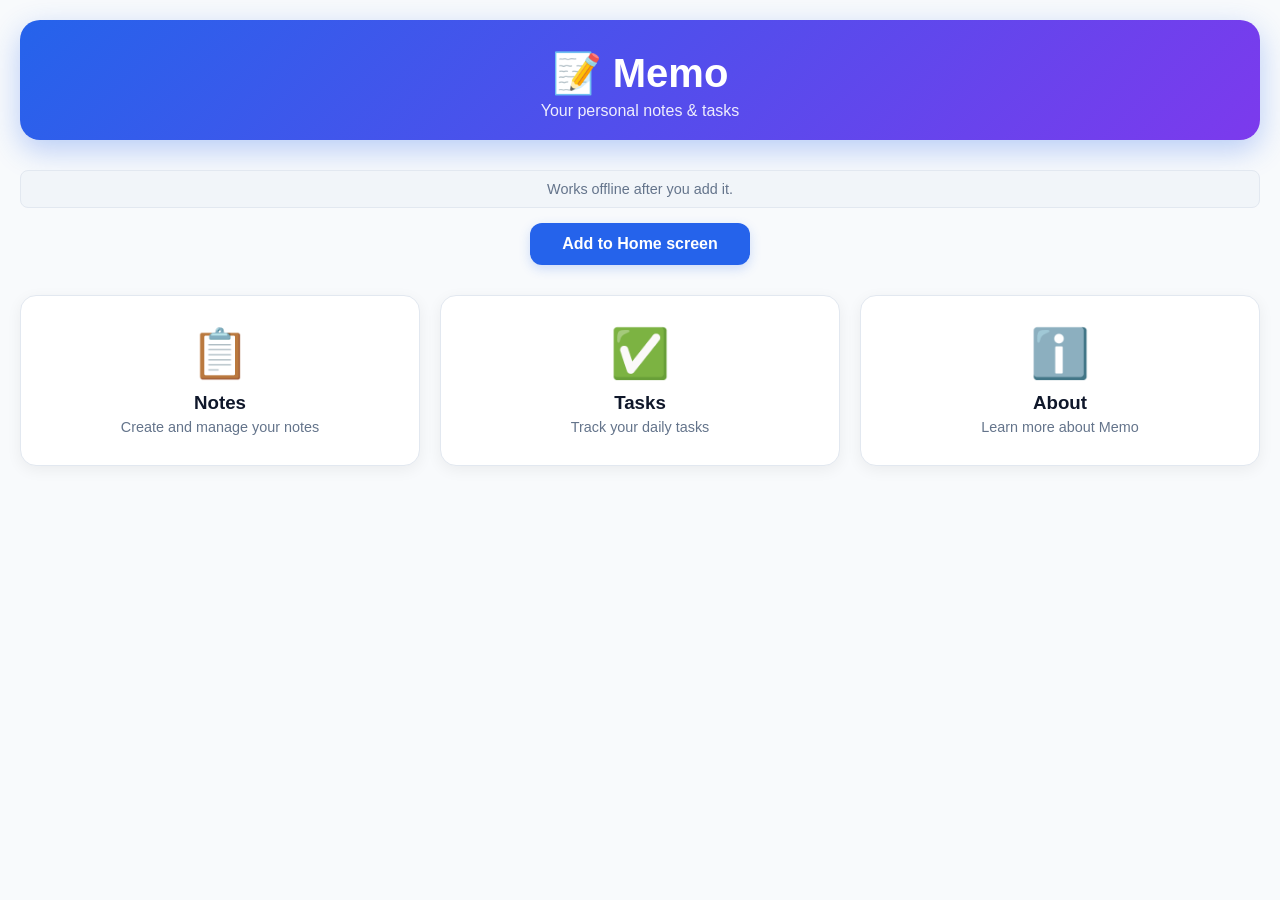
==== index.html @ be522439 "Apply latest local PWA changes to main" ====
<!DOCTYPE html>
<html lang="en">
<head>
  <meta charset="utf-8">
  <meta name="viewport" content="width=device-width, initial-scale=1.0, maximum-scale=5.0, user-scalable=1">
  
  <!-- CRITICAL: Zpeed's PWA Meta Tags -->
  <meta name="mobile-web-app-capable" content="yes">
  <meta name="apple-mobile-web-app-capable" content="yes">
  <meta name="application-name" content="Memo">
  <meta name="apple-mobile-web-app-title" content="Memo">
  <meta name="theme-color" content="#2563eb">
  <meta name="msapplication-TileColor" content="#2563eb">
  <meta name="msapplication-TileImage" content="/icon-192.png">
  
  <!-- Manifest -->
  <link rel="manifest" href="/manifest.json">
  
  <!-- Icons (absolute paths like Zpeed) -->
  <link rel="icon" sizes="192x192" href="/icon-192.png">
  <link rel="apple-touch-icon" href="/icon-192.png">
  
  <!-- Styles -->
  <link rel="stylesheet" href="/style.css">
  
  <title>Memo - Notes & Tasks</title>
</head>
<body>
  <header>
    <h1>📝 Memo</h1>
    <p>Your personal notes &amp; tasks</p>
  </header>

  <main>
    <!-- PWA Note (exactly like Zpeed) -->
    <p class="pwa-note">Works offline after you add it.</p>

    <!-- Install Button (exactly like Zpeed) -->
    <div id="installer">
      <button class="button install-button" type="button">Add to Home screen</button>
    </div>

    <div class="card-grid">
      <a href="/notes.html" class="card">
        <div class="card-icon">📋</div>
        <h3>Notes</h3>
        <p>Create and manage your notes</p>
      </a>
      <a href="/tasks.html" class="card">
        <div class="card-icon">✅</div>
        <h3>Tasks</h3>
        <p>Track your daily tasks</p>
      </a>
      <a href="/about.html" class="card">
        <div class="card-icon">ℹ️</div>
        <h3>About</h3>
        <p>Learn more about Memo</p>
      </a>
    </div>
  </main>

  <!-- Service Worker Registration (exactly like Zpeed) -->
  <script>
    if ("serviceWorker" in navigator) {
      navigator.serviceWorker.register("/service-worker.js", { scope: "/" });
    }
  </script>
</body>
</html>
---- style.css ----
* {
  margin: 0;
  padding: 0;
  box-sizing: border-box;
}

body {
  font-family: -apple-system, BlinkMacSystemFont, 'Segoe UI', Roboto, Oxygen, Ubuntu, sans-serif;
  background: #f8fafc;
  color: #0f172a;
  min-height: 100vh;
  padding: 20px;
}

header {
  text-align: center;
  padding: 30px 0 20px;
  background: linear-gradient(135deg, #2563eb, #7c3aed);
  border-radius: 20px;
  color: white;
  margin-bottom: 30px;
  box-shadow: 0 10px 30px rgba(37, 99, 235, 0.3);
}

header h1 {
  font-size: 2.5rem;
  font-weight: 700;
}

header p {
  opacity: 0.9;
  margin-top: 5px;
}

/* PWA Note (exactly Zpeed style) */
.pwa-note {
  text-align: center;
  color: #64748b;
  font-size: 0.9rem;
  margin-bottom: 15px;
  padding: 10px;
  background: #f1f5f9;
  border-radius: 8px;
  border: 1px solid #e2e8f0;
}

/* Install Button (exactly Zpeed style) */
#installer {
  text-align: center;
  margin: 15px 0 25px;
}

.install-button {
  background: #2563eb;
  color: white;
  border: none;
  border-radius: 12px;
  padding: 12px 32px;
  font-size: 1rem;
  font-weight: 600;
  cursor: pointer;
  transition: all 0.2s ease;
  box-shadow: 0 4px 12px rgba(37, 99, 235, 0.2);
}

.install-button:hover {
  background: #1d4ed8;
  transform: translateY(-2px);
  box-shadow: 0 6px 20px rgba(37, 99, 235, 0.3);
}

.install-button:active {
  transform: translateY(0);
}

/* Cards */
.card-grid {
  display: grid;
  grid-template-columns: repeat(auto-fit, minmax(200px, 1fr));
  gap: 20px;
  margin: 30px 0;
}

.card {
  background: white;
  padding: 30px 20px;
  border-radius: 16px;
  text-decoration: none;
  color: inherit;
  text-align: center;
  box-shadow: 0 4px 15px rgba(0, 0, 0, 0.06);
  transition: all 0.3s ease;
  border: 1px solid #e2e8f0;
}

.card:hover {
  transform: translateY(-4px);
  box-shadow: 0 8px 30px rgba(0, 0, 0, 0.12);
  border-color: #2563eb;
}

.card-icon {
  font-size: 3rem;
  margin-bottom: 10px;
}

.card h3 {
  margin-bottom: 5px;
  color: #0f172a;
}

.card p {
  color: #64748b;
  font-size: 0.9rem;
}

/* Responsive */
@media (max-width: 640px) {
  header h1 {
    font-size: 2rem;
  }

  .card-grid {
    grid-template-columns: 1fr;
  }
}
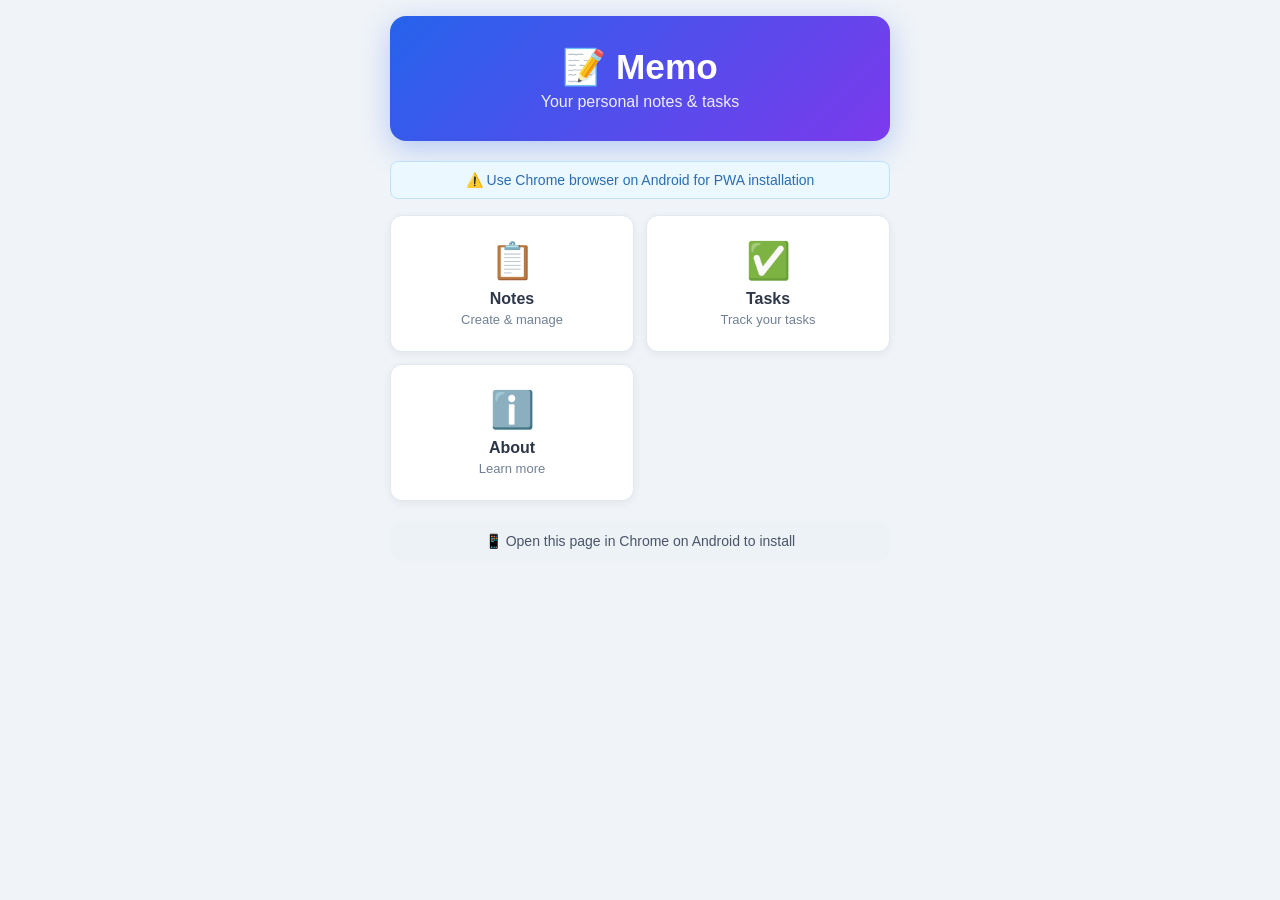
==== commit 0b45f639: "Update image asset and PWA config" ====
--- a/index.html
+++ b/index.html
@@ -2,68 +2,420 @@
 <html lang="en">
 <head>
   <meta charset="utf-8">
-  <meta name="viewport" content="width=device-width, initial-scale=1.0, maximum-scale=5.0, user-scalable=1">
-  
-  <!-- CRITICAL: Zpeed's PWA Meta Tags -->
+  <meta name="viewport" content="width=device-width, initial-scale=1.0, maximum-scale=1.0, user-scalable=no">
+  
+  <!-- CRITICAL FOR ANDROID PWA -->
   <meta name="mobile-web-app-capable" content="yes">
+  <meta name="application-name" content="Memo">
   <meta name="apple-mobile-web-app-capable" content="yes">
-  <meta name="application-name" content="Memo">
   <meta name="apple-mobile-web-app-title" content="Memo">
   <meta name="theme-color" content="#2563eb">
   <meta name="msapplication-TileColor" content="#2563eb">
-  <meta name="msapplication-TileImage" content="/icon-192.png">
-  
-  <!-- Manifest -->
+  
+  <!-- Manifest - MUST be absolute path -->
   <link rel="manifest" href="/manifest.json">
   
-  <!-- Icons (absolute paths like Zpeed) -->
+  <!-- Icons -->
   <link rel="icon" sizes="192x192" href="/icon-192.png">
   <link rel="apple-touch-icon" href="/icon-192.png">
   
-  <!-- Styles -->
-  <link rel="stylesheet" href="/style.css">
-  
   <title>Memo - Notes & Tasks</title>
+  
+  <style>
+    * {
+      margin: 0;
+      padding: 0;
+      box-sizing: border-box;
+    }
+    
+    body {
+      font-family: -apple-system, BlinkMacSystemFont, 'Segoe UI', Roboto, Arial, sans-serif;
+      background: #f0f4f8;
+      padding: 16px;
+      min-height: 100vh;
+    }
+    
+    .container {
+      max-width: 500px;
+      margin: 0 auto;
+    }
+    
+    header {
+      background: linear-gradient(135deg, #2563eb, #7c3aed);
+      color: white;
+      padding: 30px 20px;
+      border-radius: 16px;
+      text-align: center;
+      margin-bottom: 20px;
+      box-shadow: 0 8px 30px rgba(37, 99, 235, 0.3);
+    }
+    
+    header h1 {
+      font-size: 2.2rem;
+      font-weight: 700;
+    }
+    
+    header p {
+      opacity: 0.9;
+      margin-top: 5px;
+      font-size: 1rem;
+    }
+    
+    /* PWA Install Banner - THIS IS KEY FOR ANDROID */
+    .install-banner {
+      background: white;
+      border-radius: 16px;
+      padding: 16px;
+      margin-bottom: 16px;
+      box-shadow: 0 2px 12px rgba(0,0,0,0.08);
+      border: 1px solid #e2e8f0;
+      display: none; /* Hidden by default, shown by JavaScript */
+      align-items: center;
+      gap: 12px;
+    }
+    
+    .install-banner.show {
+      display: flex;
+    }
+    
+    .install-banner-icon {
+      font-size: 32px;
+      flex-shrink: 0;
+    }
+    
+    .install-banner-text {
+      flex: 1;
+    }
+    
+    .install-banner-text strong {
+      display: block;
+      font-size: 16px;
+      color: #1a202c;
+    }
+    
+    .install-banner-text span {
+      font-size: 14px;
+      color: #718096;
+    }
+    
+    .install-btn {
+      background: #2563eb;
+      color: white;
+      border: none;
+      padding: 10px 24px;
+      border-radius: 12px;
+      font-size: 16px;
+      font-weight: 600;
+      cursor: pointer;
+      white-space: nowrap;
+      transition: all 0.2s;
+    }
+    
+    .install-btn:active {
+      transform: scale(0.95);
+    }
+    
+    .install-btn.hidden {
+      display: none;
+    }
+    
+    /* Cards */
+    .card-grid {
+      display: grid;
+      grid-template-columns: 1fr 1fr;
+      gap: 12px;
+      margin-top: 16px;
+    }
+    
+    .card {
+      background: white;
+      padding: 24px 16px;
+      border-radius: 12px;
+      text-align: center;
+      text-decoration: none;
+      color: #2d3748;
+      box-shadow: 0 2px 8px rgba(0,0,0,0.06);
+      border: 1px solid #e2e8f0;
+      transition: all 0.2s;
+    }
+    
+    .card:active {
+      transform: scale(0.96);
+    }
+    
+    .card-icon {
+      font-size: 36px;
+      margin-bottom: 8px;
+    }
+    
+    .card h3 {
+      font-size: 16px;
+      margin-bottom: 4px;
+    }
+    
+    .card p {
+      font-size: 13px;
+      color: #718096;
+    }
+    
+    .status {
+      text-align: center;
+      margin-top: 20px;
+      padding: 12px;
+      background: #edf2f7;
+      border-radius: 12px;
+      font-size: 14px;
+      color: #4a5568;
+    }
+    
+    .status.success {
+      background: #c6f6d5;
+      color: #22543d;
+    }
+    
+    /* PWA Note */
+    .pwa-note {
+      text-align: center;
+      padding: 10px;
+      background: #ebf8ff;
+      border-radius: 8px;
+      font-size: 14px;
+      color: #2b6cb0;
+      margin-bottom: 16px;
+      border: 1px solid #bee3f8;
+    }
+    
+    @media (max-width: 400px) {
+      .card-grid {
+        grid-template-columns: 1fr;
+      }
+      
+      .install-banner {
+        flex-wrap: wrap;
+        justify-content: center;
+        text-align: center;
+      }
+    }
+  </style>
 </head>
 <body>
+
+<div class="container">
   <header>
     <h1>📝 Memo</h1>
     <p>Your personal notes &amp; tasks</p>
   </header>
 
-  <main>
-    <!-- PWA Note (exactly like Zpeed) -->
-    <p class="pwa-note">Works offline after you add it.</p>
-
-    <!-- Install Button (exactly like Zpeed) -->
-    <div id="installer">
-      <button class="button install-button" type="button">Add to Home screen</button>
+  <!-- PWA Install Banner - Shows on Android Chrome -->
+  <div class="install-banner" id="installBanner">
+    <div class="install-banner-icon">📱</div>
+    <div class="install-banner-text">
+      <strong>Install Memo</strong>
+      <span>Add to home screen for app-like experience</span>
     </div>
-
-    <div class="card-grid">
-      <a href="/notes.html" class="card">
-        <div class="card-icon">📋</div>
-        <h3>Notes</h3>
-        <p>Create and manage your notes</p>
-      </a>
-      <a href="/tasks.html" class="card">
-        <div class="card-icon">✅</div>
-        <h3>Tasks</h3>
-        <p>Track your daily tasks</p>
-      </a>
-      <a href="/about.html" class="card">
-        <div class="card-icon">ℹ️</div>
-        <h3>About</h3>
-        <p>Learn more about Memo</p>
-      </a>
-    </div>
-  </main>
-
-  <!-- Service Worker Registration (exactly like Zpeed) -->
-  <script>
-    if ("serviceWorker" in navigator) {
-      navigator.serviceWorker.register("/service-worker.js", { scope: "/" });
-    }
-  </script>
+    <button class="install-btn" id="installBtn">Install</button>
+  </div>
+
+  <!-- PWA Note -->
+  <div class="pwa-note" id="pwaNote">
+    ⚡ Works offline after installation
+  </div>
+
+  <div class="card-grid">
+    <a href="/notes.html" class="card">
+      <div class="card-icon">📋</div>
+      <h3>Notes</h3>
+      <p>Create &amp; manage</p>
+    </a>
+    <a href="/tasks.html" class="card">
+      <div class="card-icon">✅</div>
+      <h3>Tasks</h3>
+      <p>Track your tasks</p>
+    </a>
+    <a href="/about.html" class="card">
+      <div class="card-icon">ℹ️</div>
+      <h3>About</h3>
+      <p>Learn more</p>
+    </a>
+  </div>
+
+  <div class="status" id="status">
+    📱 Open in Chrome on Android to install
+  </div>
+</div>
+
+<script>
+// ============================================
+// ANDROID PWA INSTALL - SIMPLE & RELIABLE
+// ============================================
+
+(function() {
+  'use strict';
+
+  const installBanner = document.getElementById('installBanner');
+  const installBtn = document.getElementById('installBtn');
+  const status = document.getElementById('status');
+  const pwaNote = document.getElementById('pwaNote');
+  
+  let deferredPrompt = null;
+
+  // ============================================
+  // CHECK IF ALREADY INSTALLED
+  // ============================================
+  
+  function isInstalled() {
+    return window.matchMedia('(display-mode: standalone)').matches || 
+           window.navigator.standalone === true;
+  }
+
+  if (isInstalled()) {
+    installBanner.classList.remove('show');
+    installBtn.classList.add('hidden');
+    status.textContent = '✅ App is installed and running';
+    status.className = 'status success';
+    pwaNote.textContent = '✅ Running as installed app';
+    return;
+  }
+
+  // ============================================
+  // DETECT ANDROID CHROME
+  // ============================================
+  
+  function isAndroidChrome() {
+    const ua = navigator.userAgent.toLowerCase();
+    return /android/.test(ua) && /chrome/.test(ua) && !/edg/.test(ua) && !/opr/.test(ua);
+  }
+
+  if (!isAndroidChrome()) {
+    status.textContent = '📱 Open this page in Chrome on Android to install';
+    pwaNote.textContent = '⚠️ Use Chrome browser on Android for PWA installation';
+    return;
+  }
+
+  status.textContent = '📱 Chrome on Android detected. Install option available.';
+
+  // ============================================
+  // BEFORE INSTALL PROMPT - SHOW BANNER
+  // ============================================
+  
+  window.addEventListener('beforeinstallprompt', (e) => {
+    e.preventDefault();
+    deferredPrompt = e;
+    
+    // Show the install banner
+    installBanner.classList.add('show');
+    installBtn.classList.remove('hidden');
+    status.textContent = '📱 Tap "Install" to add to home screen';
+    
+    console.log('[PWA] Install prompt ready');
+  });
+
+  // ============================================
+  // INSTALL BUTTON CLICK
+  // ============================================
+  
+  installBtn.addEventListener('click', async () => {
+    if (!deferredPrompt) {
+      // Fallback for older Chrome versions
+      status.textContent = '📱 Use Chrome menu ⋮ → "Add to Home screen"';
+      alert(
+        'To install Memo:\n\n' +
+        '1. Tap the ⋮ menu in Chrome\n' +
+        '2. Select "Add to Home screen"\n' +
+        '3. Tap "Add"\n\n' +
+        'The app will appear on your home screen!'
+      );
+      return;
+    }
+
+    try {
+      // Show the install prompt
+      deferredPrompt.prompt();
+      
+      // Wait for user choice
+      const result = await deferredPrompt.userChoice;
+      
+      if (result.outcome === 'accepted') {
+        status.textContent = '✅ App installed successfully! 🎉';
+        status.className = 'status success';
+        installBanner.classList.remove('show');
+        installBtn.classList.add('hidden');
+        pwaNote.textContent = '✅ App installed! Open from home screen.';
+        console.log('[PWA] Installation accepted');
+      } else {
+        status.textContent = '❌ Installation cancelled';
+        console.log('[PWA] Installation declined');
+      }
+      
+      deferredPrompt = null;
+    } catch (error) {
+      console.error('[PWA] Install error:', error);
+      status.textContent = '❌ Install error: ' + error.message;
+    }
+  });
+
+  // ============================================
+  // APP INSTALLED EVENT
+  // ============================================
+  
+  window.addEventListener('appinstalled', () => {
+    status.textContent = '✅ App installed successfully! 🎉';
+    status.className = 'status success';
+    installBanner.classList.remove('show');
+    installBtn.classList.add('hidden');
+    pwaNote.textContent = '✅ App installed! Open from home screen.';
+    console.log('[PWA] App installed');
+  });
+
+  // ============================================
+  // SERVICE WORKER REGISTRATION
+  // ============================================
+  
+  if ('serviceWorker' in navigator) {
+    window.addEventListener('load', () => {
+      navigator.serviceWorker.register('/service-worker.js', { scope: '/' })
+        .then(reg => {
+          console.log('[PWA] Service Worker registered:', reg);
+          status.textContent = '✅ Service Worker ready. Install the app!';
+        })
+        .catch(err => {
+          console.error('[PWA] Service Worker error:', err);
+          status.textContent = '⚠️ Service Worker error';
+        });
+    });
+  }
+
+  // ============================================
+  // FALLBACK: Show banner after 5 seconds if no prompt
+  // ============================================
+  
+  setTimeout(() => {
+    if (!deferredPrompt && !isInstalled()) {
+      // Show manual install instructions
+      installBanner.classList.add('show');
+      installBtn.classList.remove('hidden');
+      status.textContent = '📱 Tap "Install" or use Chrome menu ⋮ → "Add to Home screen"';
+      
+      // Change button text for manual install
+      installBtn.textContent = '📱 Add to Home screen';
+      
+      // Update install handler for manual install
+      installBtn.onclick = function() {
+        alert(
+          'To install Memo:\n\n' +
+          '1. Tap the ⋮ menu in Chrome\n' +
+          '2. Select "Add to Home screen"\n' +
+          '3. Tap "Add"\n\n' +
+          'The app will appear on your home screen!'
+        );
+      };
+    }
+  }, 5000);
+
+  console.log('[PWA] Initialized for Android Chrome');
+
+})();
+</script>
+
 </body>
 </html>
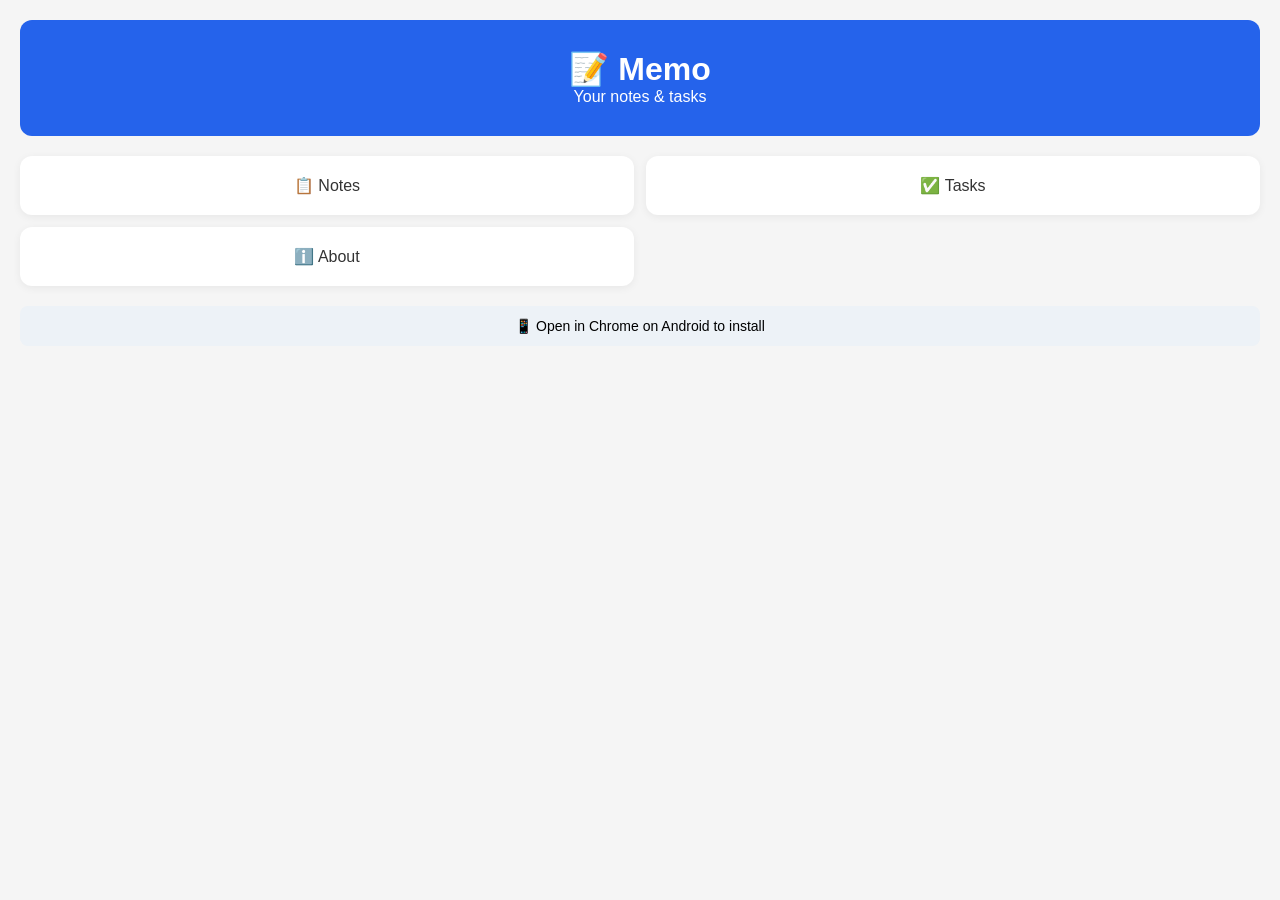
==== commit 63fbd26e: "Update index.html changes" ====
--- a/index.html
+++ b/index.html
@@ -4,98 +4,40 @@
   <meta charset="utf-8">
   <meta name="viewport" content="width=device-width, initial-scale=1.0, maximum-scale=1.0, user-scalable=no">
   
-  <!-- CRITICAL FOR ANDROID PWA -->
+  <!-- PWA Meta Tags -->
   <meta name="mobile-web-app-capable" content="yes">
   <meta name="application-name" content="Memo">
   <meta name="apple-mobile-web-app-capable" content="yes">
   <meta name="apple-mobile-web-app-title" content="Memo">
   <meta name="theme-color" content="#2563eb">
-  <meta name="msapplication-TileColor" content="#2563eb">
-  
-  <!-- Manifest - MUST be absolute path -->
+  
+  <!-- Manifest -->
   <link rel="manifest" href="/manifest.json">
-  
-  <!-- Icons -->
   <link rel="icon" sizes="192x192" href="/icon-192.png">
   <link rel="apple-touch-icon" href="/icon-192.png">
   
-  <title>Memo - Notes & Tasks</title>
+  <title>Memo</title>
   
   <style>
-    * {
-      margin: 0;
-      padding: 0;
-      box-sizing: border-box;
-    }
-    
-    body {
-      font-family: -apple-system, BlinkMacSystemFont, 'Segoe UI', Roboto, Arial, sans-serif;
-      background: #f0f4f8;
-      padding: 16px;
-      min-height: 100vh;
-    }
-    
-    .container {
-      max-width: 500px;
-      margin: 0 auto;
-    }
-    
-    header {
-      background: linear-gradient(135deg, #2563eb, #7c3aed);
-      color: white;
-      padding: 30px 20px;
-      border-radius: 16px;
-      text-align: center;
-      margin-bottom: 20px;
-      box-shadow: 0 8px 30px rgba(37, 99, 235, 0.3);
-    }
-    
-    header h1 {
-      font-size: 2.2rem;
-      font-weight: 700;
-    }
-    
-    header p {
-      opacity: 0.9;
-      margin-top: 5px;
-      font-size: 1rem;
-    }
-    
-    /* PWA Install Banner - THIS IS KEY FOR ANDROID */
+    * { margin: 0; padding: 0; box-sizing: border-box; }
+    body { font-family: Arial, sans-serif; padding: 20px; background: #f5f5f5; }
+    header { text-align: center; padding: 30px; background: #2563eb; color: white; border-radius: 12px; margin-bottom: 20px; }
+    
+    /* Install Banner - Always visible on Android */
     .install-banner {
       background: white;
-      border-radius: 16px;
+      border-radius: 12px;
       padding: 16px;
       margin-bottom: 16px;
-      box-shadow: 0 2px 12px rgba(0,0,0,0.08);
-      border: 1px solid #e2e8f0;
-      display: none; /* Hidden by default, shown by JavaScript */
+      box-shadow: 0 2px 10px rgba(0,0,0,0.1);
+      display: flex;
       align-items: center;
       gap: 12px;
-    }
-    
-    .install-banner.show {
-      display: flex;
-    }
-    
-    .install-banner-icon {
-      font-size: 32px;
-      flex-shrink: 0;
-    }
-    
-    .install-banner-text {
-      flex: 1;
-    }
-    
-    .install-banner-text strong {
-      display: block;
-      font-size: 16px;
-      color: #1a202c;
-    }
-    
-    .install-banner-text span {
-      font-size: 14px;
-      color: #718096;
+      border: 1px solid #e2e8f0;
+    }
+    
+    .install-banner.hidden {
+      display: none;
     }
     
     .install-btn {
@@ -103,177 +45,101 @@
       color: white;
       border: none;
       padding: 10px 24px;
-      border-radius: 12px;
+      border-radius: 8px;
       font-size: 16px;
       font-weight: 600;
       cursor: pointer;
       white-space: nowrap;
-      transition: all 0.2s;
-    }
-    
-    .install-btn:active {
-      transform: scale(0.95);
-    }
-    
-    .install-btn.hidden {
-      display: none;
-    }
-    
-    /* Cards */
+    }
+    
+    .install-btn:active { transform: scale(0.95); }
+    
+    .install-text { flex: 1; }
+    .install-text strong { display: block; }
+    .install-text span { color: #666; font-size: 14px; }
+    
     .card-grid {
       display: grid;
       grid-template-columns: 1fr 1fr;
       gap: 12px;
-      margin-top: 16px;
+      margin-top: 20px;
     }
     
     .card {
       background: white;
-      padding: 24px 16px;
+      padding: 20px;
       border-radius: 12px;
       text-align: center;
       text-decoration: none;
-      color: #2d3748;
+      color: #333;
       box-shadow: 0 2px 8px rgba(0,0,0,0.06);
-      border: 1px solid #e2e8f0;
-      transition: all 0.2s;
-    }
-    
-    .card:active {
-      transform: scale(0.96);
-    }
-    
-    .card-icon {
-      font-size: 36px;
-      margin-bottom: 8px;
-    }
-    
-    .card h3 {
-      font-size: 16px;
-      margin-bottom: 4px;
-    }
-    
-    .card p {
-      font-size: 13px;
-      color: #718096;
     }
     
     .status {
-      text-align: center;
       margin-top: 20px;
       padding: 12px;
       background: #edf2f7;
-      border-radius: 12px;
+      border-radius: 8px;
+      text-align: center;
       font-size: 14px;
-      color: #4a5568;
-    }
-    
-    .status.success {
-      background: #c6f6d5;
-      color: #22543d;
-    }
-    
-    /* PWA Note */
-    .pwa-note {
-      text-align: center;
-      padding: 10px;
-      background: #ebf8ff;
-      border-radius: 8px;
-      font-size: 14px;
-      color: #2b6cb0;
-      margin-bottom: 16px;
-      border: 1px solid #bee3f8;
-    }
-    
-    @media (max-width: 400px) {
-      .card-grid {
-        grid-template-columns: 1fr;
-      }
-      
-      .install-banner {
-        flex-wrap: wrap;
-        justify-content: center;
-        text-align: center;
-      }
-    }
+    }
+    
+    .status.success { background: #c6f6d5; color: #22543d; }
   </style>
 </head>
 <body>
 
-<div class="container">
-  <header>
-    <h1>📝 Memo</h1>
-    <p>Your personal notes &amp; tasks</p>
-  </header>
-
-  <!-- PWA Install Banner - Shows on Android Chrome -->
-  <div class="install-banner" id="installBanner">
-    <div class="install-banner-icon">📱</div>
-    <div class="install-banner-text">
-      <strong>Install Memo</strong>
-      <span>Add to home screen for app-like experience</span>
-    </div>
-    <button class="install-btn" id="installBtn">Install</button>
+<header>
+  <h1>📝 Memo</h1>
+  <p>Your notes &amp; tasks</p>
+</header>
+
+<!-- Install Banner - Always shown on Android -->
+<div class="install-banner" id="installBanner">
+  <span style="font-size: 32px;">📱</span>
+  <div class="install-text">
+    <strong>Install Memo</strong>
+    <span>Add to home screen for app-like experience</span>
   </div>
-
-  <!-- PWA Note -->
-  <div class="pwa-note" id="pwaNote">
-    ⚡ Works offline after installation
-  </div>
-
-  <div class="card-grid">
-    <a href="/notes.html" class="card">
-      <div class="card-icon">📋</div>
-      <h3>Notes</h3>
-      <p>Create &amp; manage</p>
-    </a>
-    <a href="/tasks.html" class="card">
-      <div class="card-icon">✅</div>
-      <h3>Tasks</h3>
-      <p>Track your tasks</p>
-    </a>
-    <a href="/about.html" class="card">
-      <div class="card-icon">ℹ️</div>
-      <h3>About</h3>
-      <p>Learn more</p>
-    </a>
-  </div>
-
-  <div class="status" id="status">
-    📱 Open in Chrome on Android to install
-  </div>
+  <button class="install-btn" id="installBtn">Install</button>
 </div>
+
+<div class="card-grid">
+  <a href="/notes.html" class="card">📋 Notes</a>
+  <a href="/tasks.html" class="card">✅ Tasks</a>
+  <a href="/about.html" class="card">ℹ️ About</a>
+</div>
+
+<div class="status" id="status">Loading...</div>
 
 <script>
 // ============================================
-// ANDROID PWA INSTALL - SIMPLE & RELIABLE
+// FIXED: ANDROID PWA INSTALL - PROPER WAY
 // ============================================
 
 (function() {
   'use strict';
+
+  console.log('[PWA] Starting...');
 
   const installBanner = document.getElementById('installBanner');
   const installBtn = document.getElementById('installBtn');
   const status = document.getElementById('status');
-  const pwaNote = document.getElementById('pwaNote');
   
   let deferredPrompt = null;
+  let isInstalled = false;
 
   // ============================================
   // CHECK IF ALREADY INSTALLED
   // ============================================
   
-  function isInstalled() {
-    return window.matchMedia('(display-mode: standalone)').matches || 
-           window.navigator.standalone === true;
-  }
-
-  if (isInstalled()) {
-    installBanner.classList.remove('show');
-    installBtn.classList.add('hidden');
-    status.textContent = '✅ App is installed and running';
+  if (window.matchMedia('(display-mode: standalone)').matches || 
+      window.navigator.standalone === true) {
+    isInstalled = true;
+    installBanner.classList.add('hidden');
+    status.textContent = '✅ App is already installed';
     status.className = 'status success';
-    pwaNote.textContent = '✅ Running as installed app';
+    console.log('[PWA] Already installed');
     return;
   }
 
@@ -281,66 +147,65 @@
   // DETECT ANDROID CHROME
   // ============================================
   
-  function isAndroidChrome() {
-    const ua = navigator.userAgent.toLowerCase();
-    return /android/.test(ua) && /chrome/.test(ua) && !/edg/.test(ua) && !/opr/.test(ua);
-  }
-
-  if (!isAndroidChrome()) {
-    status.textContent = '📱 Open this page in Chrome on Android to install';
-    pwaNote.textContent = '⚠️ Use Chrome browser on Android for PWA installation';
+  const isAndroidChrome = /android/.test(navigator.userAgent.toLowerCase()) && 
+                          /chrome/.test(navigator.userAgent.toLowerCase()) &&
+                          !/edg/.test(navigator.userAgent.toLowerCase());
+
+  if (!isAndroidChrome) {
+    status.textContent = '📱 Open in Chrome on Android to install';
+    installBanner.classList.add('hidden');
+    console.log('[PWA] Not Android Chrome');
     return;
   }
 
-  status.textContent = '📱 Chrome on Android detected. Install option available.';
-
-  // ============================================
-  // BEFORE INSTALL PROMPT - SHOW BANNER
+  console.log('[PWA] Android Chrome detected');
+
+  // ============================================
+  // BEFORE INSTALL PROMPT - FIXED
   // ============================================
   
   window.addEventListener('beforeinstallprompt', (e) => {
-    e.preventDefault();
+    console.log('[PWA] beforeinstallprompt fired');
+    
+    // CRITICAL FIX: Don't preventDefault unless we handle it properly
+    // We want the banner to show automatically
+    // e.preventDefault(); // COMMENT THIS OUT - Let Chrome show banner
+    
+    // Store the prompt for later use
     deferredPrompt = e;
     
-    // Show the install banner
-    installBanner.classList.add('show');
-    installBtn.classList.remove('hidden');
+    // Show our custom banner
+    installBanner.classList.remove('hidden');
     status.textContent = '📱 Tap "Install" to add to home screen';
-    
-    console.log('[PWA] Install prompt ready');
+    console.log('[PWA] Install prompt ready - banner showing');
   });
 
   // ============================================
-  // INSTALL BUTTON CLICK
+  // INSTALL BUTTON - PROPER HANDLING
   // ============================================
   
   installBtn.addEventListener('click', async () => {
+    console.log('[PWA] Install button clicked');
+    
     if (!deferredPrompt) {
-      // Fallback for older Chrome versions
-      status.textContent = '📱 Use Chrome menu ⋮ → "Add to Home screen"';
-      alert(
-        'To install Memo:\n\n' +
-        '1. Tap the ⋮ menu in Chrome\n' +
-        '2. Select "Add to Home screen"\n' +
-        '3. Tap "Add"\n\n' +
-        'The app will appear on your home screen!'
-      );
+      console.log('[PWA] No deferred prompt, showing fallback');
+      showManualInstall();
       return;
     }
 
     try {
       // Show the install prompt
+      console.log('[PWA] Showing prompt...');
       deferredPrompt.prompt();
       
       // Wait for user choice
       const result = await deferredPrompt.userChoice;
+      console.log('[PWA] User choice:', result.outcome);
       
       if (result.outcome === 'accepted') {
         status.textContent = '✅ App installed successfully! 🎉';
         status.className = 'status success';
-        installBanner.classList.remove('show');
-        installBtn.classList.add('hidden');
-        pwaNote.textContent = '✅ App installed! Open from home screen.';
+        installBanner.classList.add('hidden');
         console.log('[PWA] Installation accepted');
       } else {
         status.textContent = '❌ Installation cancelled';
@@ -350,69 +215,67 @@
       deferredPrompt = null;
     } catch (error) {
       console.error('[PWA] Install error:', error);
-      status.textContent = '❌ Install error: ' + error.message;
+      showManualInstall();
     }
   });
 
   // ============================================
+  // MANUAL INSTALL FALLBACK
+  // ============================================
+  
+  function showManualInstall() {
+    status.textContent = '📱 Tap Chrome menu ⋮ → "Add to Home screen"';
+    alert(
+      'To install Memo:\n\n' +
+      '1. Tap the ⋮ menu in Chrome\n' +
+      '2. Select "Add to Home screen"\n' +
+      '3. Tap "Add"\n\n' +
+      'The app will appear on your home screen!'
+    );
+  }
+
+  // ============================================
   // APP INSTALLED EVENT
   // ============================================
   
   window.addEventListener('appinstalled', () => {
+    console.log('[PWA] App installed event');
     status.textContent = '✅ App installed successfully! 🎉';
     status.className = 'status success';
-    installBanner.classList.remove('show');
-    installBtn.classList.add('hidden');
-    pwaNote.textContent = '✅ App installed! Open from home screen.';
-    console.log('[PWA] App installed');
+    installBanner.classList.add('hidden');
   });
 
   // ============================================
-  // SERVICE WORKER REGISTRATION
+  // SERVICE WORKER
   // ============================================
   
   if ('serviceWorker' in navigator) {
-    window.addEventListener('load', () => {
-      navigator.serviceWorker.register('/service-worker.js', { scope: '/' })
-        .then(reg => {
-          console.log('[PWA] Service Worker registered:', reg);
-          status.textContent = '✅ Service Worker ready. Install the app!';
-        })
-        .catch(err => {
-          console.error('[PWA] Service Worker error:', err);
-          status.textContent = '⚠️ Service Worker error';
-        });
-    });
-  }
-
-  // ============================================
-  // FALLBACK: Show banner after 5 seconds if no prompt
+    navigator.serviceWorker.register('/service-worker.js', { scope: '/' })
+      .then(reg => {
+        console.log('[PWA] Service Worker registered:', reg);
+        if (!deferredPrompt) {
+          status.textContent = '✅ Ready to install! Tap "Install" button';
+        }
+      })
+      .catch(err => {
+        console.error('[PWA] SW Error:', err);
+        status.textContent = '⚠️ Service Worker error';
+      });
+  }
+
+  // ============================================
+  // FALLBACK: Show banner if no prompt after 3s
   // ============================================
   
   setTimeout(() => {
-    if (!deferredPrompt && !isInstalled()) {
-      // Show manual install instructions
-      installBanner.classList.add('show');
-      installBtn.classList.remove('hidden');
-      status.textContent = '📱 Tap "Install" or use Chrome menu ⋮ → "Add to Home screen"';
-      
-      // Change button text for manual install
-      installBtn.textContent = '📱 Add to Home screen';
-      
-      // Update install handler for manual install
-      installBtn.onclick = function() {
-        alert(
-          'To install Memo:\n\n' +
-          '1. Tap the ⋮ menu in Chrome\n' +
-          '2. Select "Add to Home screen"\n' +
-          '3. Tap "Add"\n\n' +
-          'The app will appear on your home screen!'
-        );
-      };
-    }
-  }, 5000);
-
-  console.log('[PWA] Initialized for Android Chrome');
+    if (!deferredPrompt && !isInstalled) {
+      console.log('[PWA] No install prompt after 3s, showing manual');
+      installBanner.classList.remove('hidden');
+      status.textContent = '📱 Tap "Install" or use Chrome menu';
+    }
+  }, 3000);
+
+  console.log('[PWA] Ready');
 
 })();
 </script>
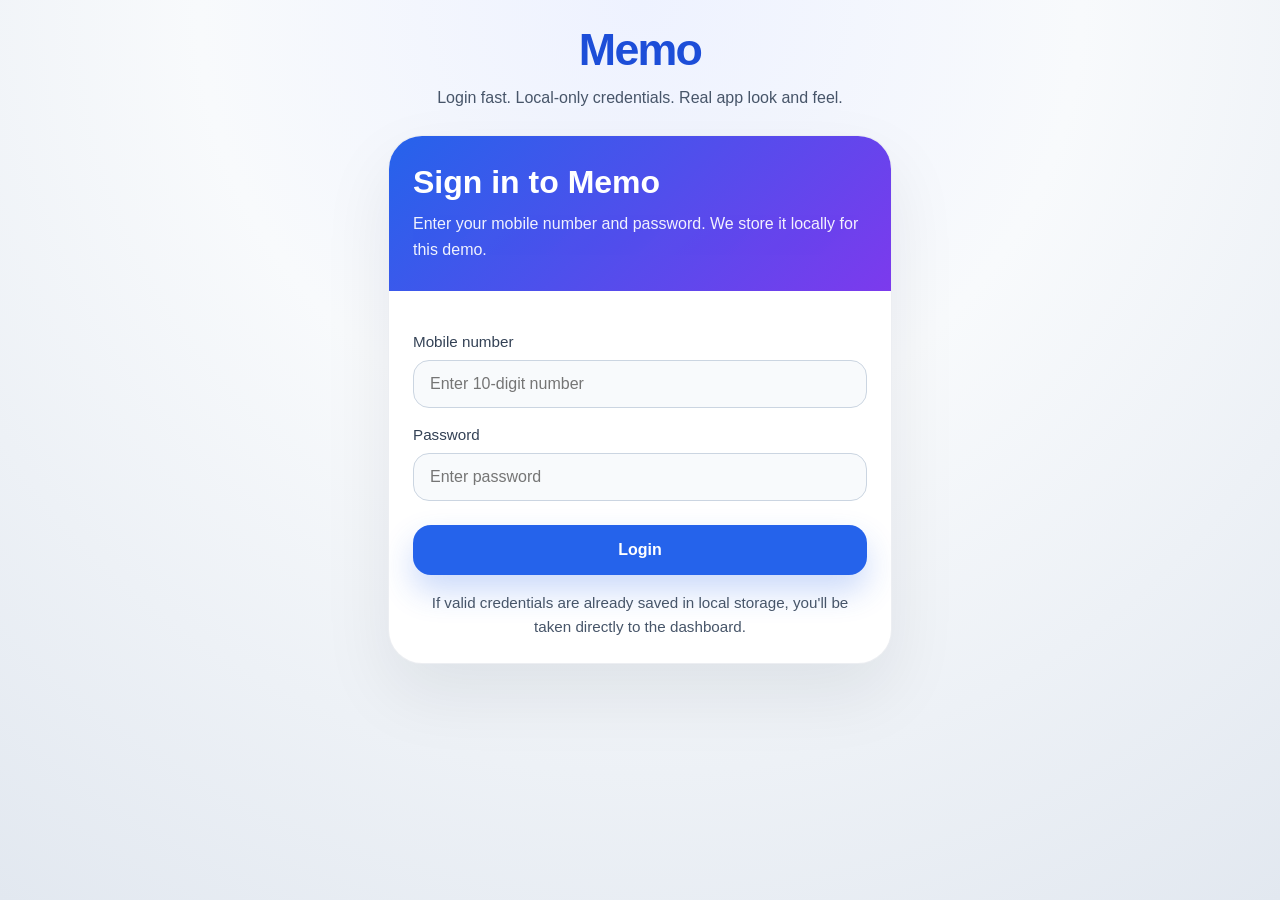
==== commit b555f73e: "Update PWA theme color handling" ====
--- a/index.html
+++ b/index.html
@@ -1,284 +1,249 @@
-<!DOCTYPE html>
+﻿<!DOCTYPE html>
 <html lang="en">
 <head>
   <meta charset="utf-8">
   <meta name="viewport" content="width=device-width, initial-scale=1.0, maximum-scale=1.0, user-scalable=no">
-  
-  <!-- PWA Meta Tags -->
+  <meta name="theme-color" content="transparent">
   <meta name="mobile-web-app-capable" content="yes">
-  <meta name="application-name" content="Memo">
-  <meta name="apple-mobile-web-app-capable" content="yes">
-  <meta name="apple-mobile-web-app-title" content="Memo">
-  <meta name="theme-color" content="#2563eb">
-  
-  <!-- Manifest -->
   <link rel="manifest" href="/manifest.json">
   <link rel="icon" sizes="192x192" href="/icon-192.png">
-  <link rel="apple-touch-icon" href="/icon-192.png">
-  
-  <title>Memo</title>
-  
+  <title>Memo Login</title>
   <style>
     * { margin: 0; padding: 0; box-sizing: border-box; }
-    body { font-family: Arial, sans-serif; padding: 20px; background: #f5f5f5; }
-    header { text-align: center; padding: 30px; background: #2563eb; color: white; border-radius: 12px; margin-bottom: 20px; }
-    
-    /* Install Banner - Always visible on Android */
-    .install-banner {
-      background: white;
-      border-radius: 12px;
-      padding: 16px;
-      margin-bottom: 16px;
-      box-shadow: 0 2px 10px rgba(0,0,0,0.1);
-      display: flex;
-      align-items: center;
-      gap: 12px;
-      border: 1px solid #e2e8f0;
-    }
-    
-    .install-banner.hidden {
-      display: none;
-    }
-    
-    .install-btn {
-      background: #2563eb;
-      color: white;
-      border: none;
-      padding: 10px 24px;
-      border-radius: 8px;
-      font-size: 16px;
-      font-weight: 600;
-      cursor: pointer;
-      white-space: nowrap;
-    }
-    
-    .install-btn:active { transform: scale(0.95); }
-    
-    .install-text { flex: 1; }
-    .install-text strong { display: block; }
-    .install-text span { color: #666; font-size: 14px; }
-    
-    .card-grid {
-      display: grid;
-      grid-template-columns: 1fr 1fr;
-      gap: 12px;
-      margin-top: 20px;
-    }
-    
-    .card {
-      background: white;
-      padding: 20px;
-      border-radius: 12px;
-      text-align: center;
-      text-decoration: none;
-      color: #333;
-      box-shadow: 0 2px 8px rgba(0,0,0,0.06);
-    }
-    
-    .status {
-      margin-top: 20px;
-      padding: 12px;
-      background: #edf2f7;
-      border-radius: 8px;
-      text-align: center;
-      font-size: 14px;
-    }
-    
-    .status.success { background: #c6f6d5; color: #22543d; }
+    html, body { min-height: 100%; }
+    body { font-family: -apple-system, BlinkMacSystemFont, 'Segoe UI', Roboto, Oxygen, Ubuntu, sans-serif; background: radial-gradient(circle at top, #eef2ff 0%, #f8fafc 40%, #e2e8f0 100%); color: #0f172a; }
+    .page-wrap { max-width: 540px; margin: 0 auto; padding: 24px 18px 36px; }
+    .brand { text-align: center; margin-bottom: 24px; }
+    .brand h1 { font-size: 2.8rem; color: #1d4ed8; letter-spacing: -0.04em; }
+    .brand p { margin-top: 10px; color: #475569; line-height: 1.65; }
+    .card { background: white; border-radius: 34px; border: 1px solid rgba(148,163,184,0.18); box-shadow: 0 30px 70px rgba(15,23,42,0.08); overflow: hidden; }
+    .panel-head { padding: 28px 24px; background: linear-gradient(135deg, #2563eb, #7c3aed); color: white; }
+    .panel-head h2 { font-size: 2rem; margin-bottom: 10px; }
+    .panel-head p { opacity: 0.92; line-height: 1.6; }
+    .panel-body { padding: 24px; }
+    .field { margin-top: 18px; }
+    .field label { display: block; margin-bottom: 10px; font-size: 0.95rem; color: #334155; }
+    .field input { width: 100%; border: 1px solid #cbd5e1; border-radius: 16px; padding: 14px 16px; font-size: 1rem; background: #f8fafc; color: #0f172a; outline: none; transition: border-color 0.2s ease, box-shadow 0.2s ease; }
+    .field input:focus { border-color: #2563eb; box-shadow: 0 0 0 4px rgba(37,99,235,0.12); }
+    .field-hint { display: none; margin-top: 8px; color: #ef4444; font-size: 0.92rem; }
+    .field-hint.active { display: block; }
+    .primary-btn { width: 100%; margin-top: 24px; padding: 16px; border: none; border-radius: 18px; font-size: 1rem; font-weight: 700; color: white; background: #2563eb; cursor: pointer; box-shadow: 0 16px 32px rgba(37,99,235,0.24); transition: transform 0.2s ease, background 0.2s ease; }
+    .primary-btn:hover { background: #1d4ed8; transform: translateY(-1px); }
+    .note { margin-top: 16px; color: #475569; font-size: 0.95rem; text-align: center; line-height: 1.6; }
+    .status-line { margin-top: 18px; padding: 14px 16px; border-radius: 16px; border: 1px solid transparent; display: none; font-size: 0.95rem; }
+    .status-line.show { display: block; }
+    .status-line.error { background: #fee2e2; border-color: #fecaca; color: #991b1b; }
+    .status-line.success { background: #dcfce7; border-color: #86efac; color: #166534; }
+    .dashboard { display: none; }
+    .dashboard.active { display: block; }
+    .top-panel { background: linear-gradient(135deg, #2563eb, #7c3aed); border-radius: 28px; padding: 24px; color: white; box-shadow: 0 28px 60px rgba(37,99,235,0.18); margin-bottom: 22px; }
+    .top-panel .badge { display: inline-flex; align-items: center; gap: 10px; padding: 10px 16px; border-radius: 999px; background: rgba(255,255,255,0.18); font-size: 0.92rem; margin-bottom: 14px; }
+    .top-panel h3 { font-size: 1.95rem; margin-bottom: 10px; }
+    .top-panel p { opacity: 0.92; line-height: 1.6; }
+    .stats-grid { display: grid; gap: 16px; margin-bottom: 20px; }
+    .stat-card { background: white; border-radius: 24px; padding: 20px; border: 1px solid #e2e8f0; box-shadow: 0 18px 35px rgba(15,23,42,0.06); }
+    .stat-card span { display: block; margin-bottom: 10px; color: #64748b; font-size: 0.9rem; }
+    .stat-card h4 { font-size: 1.75rem; color: #0f172a; }
+    .menu-grid { display: grid; grid-template-columns: repeat(2, minmax(0, 1fr)); gap: 16px; }
+    .menu-card { display: flex; align-items: center; gap: 14px; padding: 18px; background: white; border-radius: 24px; text-decoration: none; color: #0f172a; border: 1px solid #e2e8f0; box-shadow: 0 18px 36px rgba(15,23,42,0.06); transition: transform 0.2s ease, border-color 0.2s ease; }
+    .menu-card:hover { transform: translateY(-2px); border-color: #2563eb; }
+    .menu-icon { width: 52px; height: 52px; border-radius: 18px; display: grid; place-items: center; background: rgba(37,99,235,0.12); font-size: 1.5rem; }
+    .menu-text h4 { font-size: 1rem; margin-bottom: 6px; }
+    .menu-text p { font-size: 0.92rem; color: #64748b; line-height: 1.45; }
+    .logout-btn { width: 100%; margin-top: 16px; border: 1px solid rgba(15,23,42,0.14); background: white; color: #0f172a; border-radius: 18px; padding: 15px 0; font-weight: 700; cursor: pointer; }
+    .logout-btn:hover { background: #f8fafc; }
+    .bottom-nav { display: grid; grid-template-columns: repeat(4, minmax(0, 1fr)); gap: 10px; padding: 14px; background: rgba(255,255,255,0.94); border-radius: 24px; box-shadow: 0 24px 50px rgba(15,23,42,0.08); position: sticky; bottom: 16px; margin-top: 22px; }
+    .nav-link { display: flex; flex-direction: column; align-items: center; justify-content: center; gap: 8px; text-decoration: none; color: #0f172a; font-size: 0.83rem; padding: 10px 8px; border-radius: 18px; transition: background 0.2s ease; }
+    .nav-link:hover { background: #eff6ff; }
+    .nav-link span { font-size: 1.5rem; }
+    @media (max-width: 560px) {
+      .page-wrap { padding: 18px 14px 28px; }
+      .panel-head h2 { font-size: 1.75rem; }
+      .menu-grid { grid-template-columns: 1fr; }
+      .bottom-nav { position: static; margin-top: 18px; }
+    }
   </style>
 </head>
 <body>
-
-<header>
-  <h1>📝 Memo</h1>
-  <p>Your notes &amp; tasks</p>
-</header>
-
-<!-- Install Banner - Always shown on Android -->
-<div class="install-banner" id="installBanner">
-  <span style="font-size: 32px;">📱</span>
-  <div class="install-text">
-    <strong>Install Memo</strong>
-    <span>Add to home screen for app-like experience</span>
+  <div class="page-wrap">
+    <div class="brand">
+      <h1>Memo</h1>
+      <p>Login fast. Local-only credentials. Real app look and feel.</p>
+    </div>
+
+    <section id="loginSection" class="card">
+      <div class="panel-head">
+        <h2>Sign in to Memo</h2>
+        <p>Enter your mobile number and password. We store it locally for this demo.</p>
+      </div>
+      <div class="panel-body">
+        <div class="field">
+          <label for="mobileInput">Mobile number</label>
+          <input id="mobileInput" type="tel" inputmode="numeric" maxlength="10" placeholder="Enter 10-digit number" />
+          <span id="mobileHint" class="field-hint">Mobile number must be exactly 10 digits.</span>
+        </div>
+        <div class="field">
+          <label for="passwordInput">Password</label>
+          <input id="passwordInput" type="password" placeholder="Enter password" />
+        </div>
+        <button id="loginButton" class="primary-btn">Login</button>
+        <div id="statusLine" class="status-line"></div>
+        <p class="note">If valid credentials are already saved in local storage, you'll be taken directly to the dashboard.</p>
+      </div>
+    </section>
+
+    <section id="dashboardSection" class="dashboard">
+      <div class="top-panel">
+        <span class="badge">Dashboard</span>
+        <h3 id="greetingText">Welcome back</h3>
+        <p>Access Home, Task, Earning, and Gallery with a polished mobile-style UI.</p>
+      </div>
+      <div class="stats-grid">
+        <div class="stat-card">
+          <span>Logged in as</span>
+          <h4 id="statMobile">+91 1234567890</h4>
+        </div>
+        <div class="stat-card">
+          <span>Credentials</span>
+          <h4>Saved locally</h4>
+        </div>
+      </div>
+      <div class="menu-grid">
+        <a href="./" class="menu-card">
+          <div class="menu-icon">🏠</div>
+          <div class="menu-text"><h4>Home</h4><p>Return to the start screen.</p></div>
+        </a>
+        <a href="./tasks.html" class="menu-card">
+          <div class="menu-icon">🎯</div>
+          <div class="menu-text"><h4>Spin</h4><p>Play the instant rupee spin game.</p></div>
+        </a>
+        <a href="./earning.html" class="menu-card">
+          <div class="menu-icon">💰</div>
+          <div class="menu-text"><h4>Earning</h4><p>View your wallet history.</p></div>
+        </a>
+        <a href="./gallery.html" class="menu-card">
+          <div class="menu-icon">🖼️</div>
+          <div class="menu-text"><h4>Gallery</h4><p>Open the gallery screen.</p></div>
+        </a>
+      </div>
+      <button id="logoutButton" class="logout-btn">Logout</button>
+      <div class="bottom-nav">
+        <a href="./" class="nav-link"><span>🏠</span>Home</a>
+        <a href="./tasks.html" class="nav-link"><span>🎯</span>Spin</a>
+        <a href="./earning.html" class="nav-link"><span>💰</span>Earning</a>
+        <a href="./gallery.html" class="nav-link"><span>🖼️</span>Gallery</a>
+      </div>
+    </section>
   </div>
-  <button class="install-btn" id="installBtn">Install</button>
-</div>
-
-<div class="card-grid">
-  <a href="/notes.html" class="card">📋 Notes</a>
-  <a href="/tasks.html" class="card">✅ Tasks</a>
-  <a href="/about.html" class="card">ℹ️ About</a>
-</div>
-
-<div class="status" id="status">Loading...</div>
-
-<script>
-// ============================================
-// FIXED: ANDROID PWA INSTALL - PROPER WAY
-// ============================================
-
-(function() {
-  'use strict';
-
-  console.log('[PWA] Starting...');
-
-  const installBanner = document.getElementById('installBanner');
-  const installBtn = document.getElementById('installBtn');
-  const status = document.getElementById('status');
-  
-  let deferredPrompt = null;
-  let isInstalled = false;
-
-  // ============================================
-  // CHECK IF ALREADY INSTALLED
-  // ============================================
-  
-  if (window.matchMedia('(display-mode: standalone)').matches || 
-      window.navigator.standalone === true) {
-    isInstalled = true;
-    installBanner.classList.add('hidden');
-    status.textContent = '✅ App is already installed';
-    status.className = 'status success';
-    console.log('[PWA] Already installed');
-    return;
-  }
-
-  // ============================================
-  // DETECT ANDROID CHROME
-  // ============================================
-  
-  const isAndroidChrome = /android/.test(navigator.userAgent.toLowerCase()) && 
-                          /chrome/.test(navigator.userAgent.toLowerCase()) &&
-                          !/edg/.test(navigator.userAgent.toLowerCase());
-
-  if (!isAndroidChrome) {
-    status.textContent = '📱 Open in Chrome on Android to install';
-    installBanner.classList.add('hidden');
-    console.log('[PWA] Not Android Chrome');
-    return;
-  }
-
-  console.log('[PWA] Android Chrome detected');
-
-  // ============================================
-  // BEFORE INSTALL PROMPT - FIXED
-  // ============================================
-  
-  window.addEventListener('beforeinstallprompt', (e) => {
-    console.log('[PWA] beforeinstallprompt fired');
-    
-    // CRITICAL FIX: Don't preventDefault unless we handle it properly
-    // We want the banner to show automatically
-    // e.preventDefault(); // COMMENT THIS OUT - Let Chrome show banner
-    
-    // Store the prompt for later use
-    deferredPrompt = e;
-    
-    // Show our custom banner
-    installBanner.classList.remove('hidden');
-    status.textContent = '📱 Tap "Install" to add to home screen';
-    console.log('[PWA] Install prompt ready - banner showing');
-  });
-
-  // ============================================
-  // INSTALL BUTTON - PROPER HANDLING
-  // ============================================
-  
-  installBtn.addEventListener('click', async () => {
-    console.log('[PWA] Install button clicked');
-    
-    if (!deferredPrompt) {
-      console.log('[PWA] No deferred prompt, showing fallback');
-      showManualInstall();
-      return;
-    }
-
-    try {
-      // Show the install prompt
-      console.log('[PWA] Showing prompt...');
-      deferredPrompt.prompt();
-      
-      // Wait for user choice
-      const result = await deferredPrompt.userChoice;
-      console.log('[PWA] User choice:', result.outcome);
-      
-      if (result.outcome === 'accepted') {
-        status.textContent = '✅ App installed successfully! 🎉';
-        status.className = 'status success';
-        installBanner.classList.add('hidden');
-        console.log('[PWA] Installation accepted');
+
+  <script>
+    const loginSection = document.getElementById('loginSection');
+    const dashboardSection = document.getElementById('dashboardSection');
+    const mobileInput = document.getElementById('mobileInput');
+    const passwordInput = document.getElementById('passwordInput');
+    const loginButton = document.getElementById('loginButton');
+    const logoutButton = document.getElementById('logoutButton');
+    const mobileHint = document.getElementById('mobileHint');
+    const statusLine = document.getElementById('statusLine');
+    const greetingText = document.getElementById('greetingText');
+    const statMobile = document.getElementById('statMobile');
+
+    function validateMobile(value) {
+      return /^[0-9]{10}$/.test(value.trim());
+    }
+
+    function showStatus(message, type = 'error') {
+      statusLine.textContent = message;
+      statusLine.classList.add('show');
+      statusLine.classList.toggle('success', type === 'success');
+      statusLine.classList.toggle('error', type !== 'success');
+    }
+
+    function hideStatus() {
+      statusLine.classList.remove('show', 'success', 'error');
+      statusLine.textContent = '';
+    }
+
+    function showDashboard(mobile) {
+      greetingText.textContent = `Welcome, ${mobile.slice(0, 3)}-${mobile.slice(3, 6)}-${mobile.slice(6)}`;
+      statMobile.textContent = `+91 ${mobile}`;
+      loginSection.style.display = 'none';
+      dashboardSection.classList.add('active');
+      hideStatus();
+    }
+
+    function showLogin() {
+      dashboardSection.classList.remove('active');
+      loginSection.style.display = 'block';
+      hideStatus();
+    }
+
+    function getStoredCredentials() {
+      return {
+        mobile: localStorage.getItem('memoMobile'),
+        password: localStorage.getItem('memoPassword')
+      };
+    }
+
+    function handleLogin() {
+      const mobile = mobileInput.value.trim();
+      const password = passwordInput.value;
+
+      if (!validateMobile(mobile)) {
+        mobileHint.classList.add('active');
+        showStatus('Mobile number must be exactly 10 digits.');
+        return;
+      }
+      mobileHint.classList.remove('active');
+
+      if (!password) {
+        showStatus('Password is required.');
+        return;
+      }
+
+      const stored = getStoredCredentials();
+      if (stored.mobile && stored.password) {
+        if (stored.mobile === mobile && stored.password === password) {
+          showStatus('Login successful.', 'success');
+          showDashboard(mobile);
+        } else {
+          showStatus('Mobile number and password do not match saved values.');
+        }
       } else {
-        status.textContent = '❌ Installation cancelled';
-        console.log('[PWA] Installation declined');
-      }
-      
-      deferredPrompt = null;
-    } catch (error) {
-      console.error('[PWA] Install error:', error);
-      showManualInstall();
-    }
-  });
-
-  // ============================================
-  // MANUAL INSTALL FALLBACK
-  // ============================================
-  
-  function showManualInstall() {
-    status.textContent = '📱 Tap Chrome menu ⋮ → "Add to Home screen"';
-    alert(
-      'To install Memo:\n\n' +
-      '1. Tap the ⋮ menu in Chrome\n' +
-      '2. Select "Add to Home screen"\n' +
-      '3. Tap "Add"\n\n' +
-      'The app will appear on your home screen!'
-    );
-  }
-
-  // ============================================
-  // APP INSTALLED EVENT
-  // ============================================
-  
-  window.addEventListener('appinstalled', () => {
-    console.log('[PWA] App installed event');
-    status.textContent = '✅ App installed successfully! 🎉';
-    status.className = 'status success';
-    installBanner.classList.add('hidden');
-  });
-
-  // ============================================
-  // SERVICE WORKER
-  // ============================================
-  
-  if ('serviceWorker' in navigator) {
-    navigator.serviceWorker.register('/service-worker.js', { scope: '/' })
-      .then(reg => {
-        console.log('[PWA] Service Worker registered:', reg);
-        if (!deferredPrompt) {
-          status.textContent = '✅ Ready to install! Tap "Install" button';
-        }
-      })
-      .catch(err => {
-        console.error('[PWA] SW Error:', err);
-        status.textContent = '⚠️ Service Worker error';
-      });
-  }
-
-  // ============================================
-  // FALLBACK: Show banner if no prompt after 3s
-  // ============================================
-  
-  setTimeout(() => {
-    if (!deferredPrompt && !isInstalled) {
-      console.log('[PWA] No install prompt after 3s, showing manual');
-      installBanner.classList.remove('hidden');
-      status.textContent = '📱 Tap "Install" or use Chrome menu';
-    }
-  }, 3000);
-
-  console.log('[PWA] Ready');
-
-})();
-</script>
-
+        localStorage.setItem('memoMobile', mobile);
+        localStorage.setItem('memoPassword', password);
+        showStatus('Credentials saved locally. Redirecting to dashboard...', 'success');
+        showDashboard(mobile);
+      }
+    }
+
+    function handleLogout() {
+      localStorage.removeItem('memoMobile');
+      localStorage.removeItem('memoPassword');
+      mobileInput.value = '';
+      passwordInput.value = '';
+      showLogin();
+    }
+
+    loginButton.addEventListener('click', handleLogin);
+    logoutButton.addEventListener('click', handleLogout);
+
+    mobileInput.addEventListener('input', () => {
+      if (validateMobile(mobileInput.value)) {
+        mobileHint.classList.remove('active');
+        hideStatus();
+      }
+    });
+
+    window.addEventListener('load', () => {
+      const stored = getStoredCredentials();
+      if (stored.mobile && stored.password) {
+        showDashboard(stored.mobile);
+      } else {
+        showLogin();
+      }
+    });
+  </script>
 </body>
-</html>+</html>
+
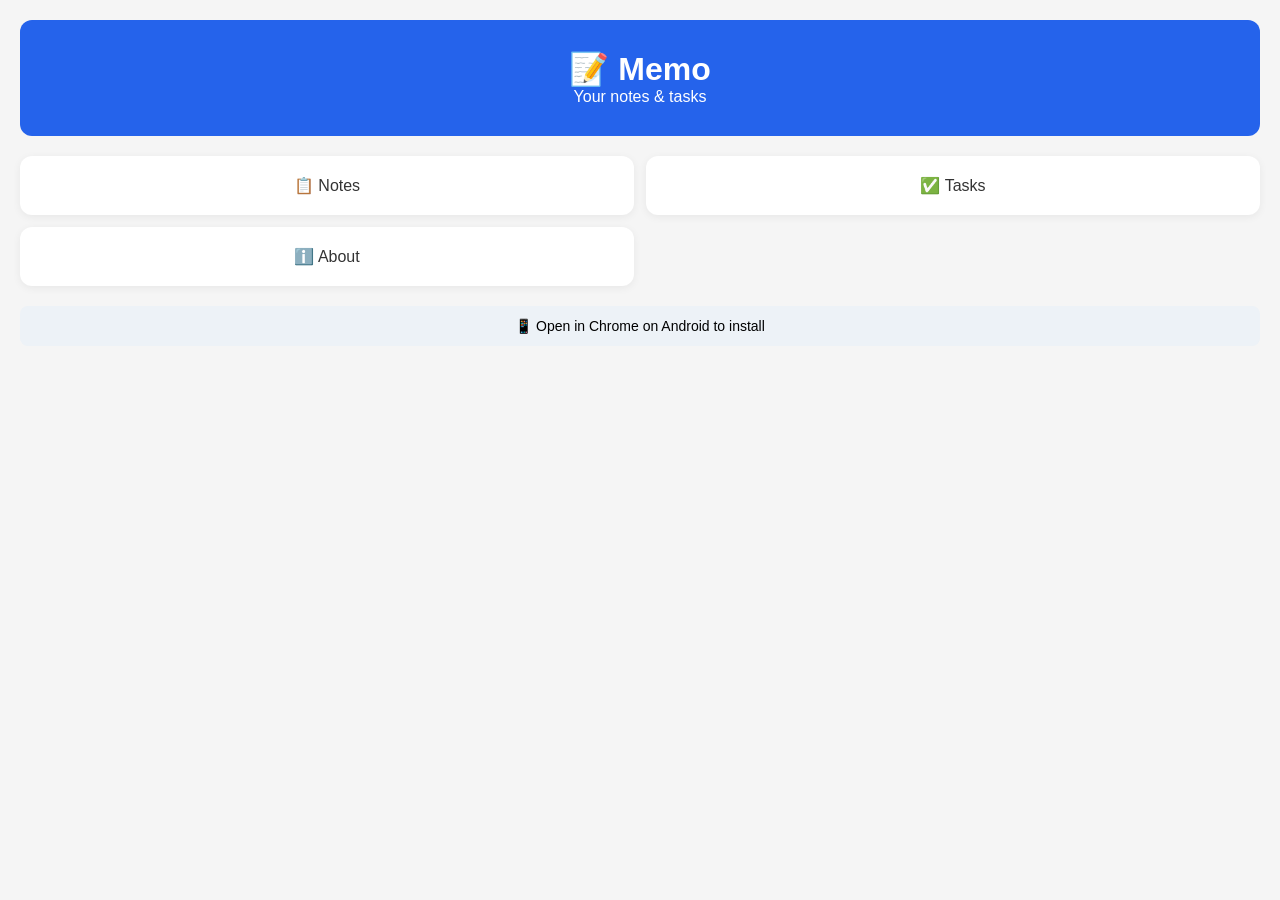
==== commit 8fb30b19: "Revert "Update PWA theme color handling" This reverts commit b555f73e8fdfe3c376f89ea76c016d100ac801c" ====
--- a/index.html
+++ b/index.html
@@ -1,249 +1,274 @@
-﻿<!DOCTYPE html>
+<!DOCTYPE html>
 <html lang="en">
 <head>
   <meta charset="utf-8">
   <meta name="viewport" content="width=device-width, initial-scale=1.0, maximum-scale=1.0, user-scalable=no">
-  <meta name="theme-color" content="transparent">
+  
+  <!-- PWA Meta Tags -->
   <meta name="mobile-web-app-capable" content="yes">
+  <meta name="application-name" content="Memo">
+  <meta name="apple-mobile-web-app-capable" content="yes">
+  <meta name="apple-mobile-web-app-title" content="Memo">
+  <meta name="theme-color" content="#2563eb">
+  
+  <!-- Manifest -->
   <link rel="manifest" href="/manifest.json">
   <link rel="icon" sizes="192x192" href="/icon-192.png">
-  <title>Memo Login</title>
+  <link rel="apple-touch-icon" href="/icon-192.png">
+  
+  <title>Memo</title>
+  
   <style>
     * { margin: 0; padding: 0; box-sizing: border-box; }
-    html, body { min-height: 100%; }
-    body { font-family: -apple-system, BlinkMacSystemFont, 'Segoe UI', Roboto, Oxygen, Ubuntu, sans-serif; background: radial-gradient(circle at top, #eef2ff 0%, #f8fafc 40%, #e2e8f0 100%); color: #0f172a; }
-    .page-wrap { max-width: 540px; margin: 0 auto; padding: 24px 18px 36px; }
-    .brand { text-align: center; margin-bottom: 24px; }
-    .brand h1 { font-size: 2.8rem; color: #1d4ed8; letter-spacing: -0.04em; }
-    .brand p { margin-top: 10px; color: #475569; line-height: 1.65; }
-    .card { background: white; border-radius: 34px; border: 1px solid rgba(148,163,184,0.18); box-shadow: 0 30px 70px rgba(15,23,42,0.08); overflow: hidden; }
-    .panel-head { padding: 28px 24px; background: linear-gradient(135deg, #2563eb, #7c3aed); color: white; }
-    .panel-head h2 { font-size: 2rem; margin-bottom: 10px; }
-    .panel-head p { opacity: 0.92; line-height: 1.6; }
-    .panel-body { padding: 24px; }
-    .field { margin-top: 18px; }
-    .field label { display: block; margin-bottom: 10px; font-size: 0.95rem; color: #334155; }
-    .field input { width: 100%; border: 1px solid #cbd5e1; border-radius: 16px; padding: 14px 16px; font-size: 1rem; background: #f8fafc; color: #0f172a; outline: none; transition: border-color 0.2s ease, box-shadow 0.2s ease; }
-    .field input:focus { border-color: #2563eb; box-shadow: 0 0 0 4px rgba(37,99,235,0.12); }
-    .field-hint { display: none; margin-top: 8px; color: #ef4444; font-size: 0.92rem; }
-    .field-hint.active { display: block; }
-    .primary-btn { width: 100%; margin-top: 24px; padding: 16px; border: none; border-radius: 18px; font-size: 1rem; font-weight: 700; color: white; background: #2563eb; cursor: pointer; box-shadow: 0 16px 32px rgba(37,99,235,0.24); transition: transform 0.2s ease, background 0.2s ease; }
-    .primary-btn:hover { background: #1d4ed8; transform: translateY(-1px); }
-    .note { margin-top: 16px; color: #475569; font-size: 0.95rem; text-align: center; line-height: 1.6; }
-    .status-line { margin-top: 18px; padding: 14px 16px; border-radius: 16px; border: 1px solid transparent; display: none; font-size: 0.95rem; }
-    .status-line.show { display: block; }
-    .status-line.error { background: #fee2e2; border-color: #fecaca; color: #991b1b; }
-    .status-line.success { background: #dcfce7; border-color: #86efac; color: #166534; }
-    .dashboard { display: none; }
-    .dashboard.active { display: block; }
-    .top-panel { background: linear-gradient(135deg, #2563eb, #7c3aed); border-radius: 28px; padding: 24px; color: white; box-shadow: 0 28px 60px rgba(37,99,235,0.18); margin-bottom: 22px; }
-    .top-panel .badge { display: inline-flex; align-items: center; gap: 10px; padding: 10px 16px; border-radius: 999px; background: rgba(255,255,255,0.18); font-size: 0.92rem; margin-bottom: 14px; }
-    .top-panel h3 { font-size: 1.95rem; margin-bottom: 10px; }
-    .top-panel p { opacity: 0.92; line-height: 1.6; }
-    .stats-grid { display: grid; gap: 16px; margin-bottom: 20px; }
-    .stat-card { background: white; border-radius: 24px; padding: 20px; border: 1px solid #e2e8f0; box-shadow: 0 18px 35px rgba(15,23,42,0.06); }
-    .stat-card span { display: block; margin-bottom: 10px; color: #64748b; font-size: 0.9rem; }
-    .stat-card h4 { font-size: 1.75rem; color: #0f172a; }
-    .menu-grid { display: grid; grid-template-columns: repeat(2, minmax(0, 1fr)); gap: 16px; }
-    .menu-card { display: flex; align-items: center; gap: 14px; padding: 18px; background: white; border-radius: 24px; text-decoration: none; color: #0f172a; border: 1px solid #e2e8f0; box-shadow: 0 18px 36px rgba(15,23,42,0.06); transition: transform 0.2s ease, border-color 0.2s ease; }
-    .menu-card:hover { transform: translateY(-2px); border-color: #2563eb; }
-    .menu-icon { width: 52px; height: 52px; border-radius: 18px; display: grid; place-items: center; background: rgba(37,99,235,0.12); font-size: 1.5rem; }
-    .menu-text h4 { font-size: 1rem; margin-bottom: 6px; }
-    .menu-text p { font-size: 0.92rem; color: #64748b; line-height: 1.45; }
-    .logout-btn { width: 100%; margin-top: 16px; border: 1px solid rgba(15,23,42,0.14); background: white; color: #0f172a; border-radius: 18px; padding: 15px 0; font-weight: 700; cursor: pointer; }
-    .logout-btn:hover { background: #f8fafc; }
-    .bottom-nav { display: grid; grid-template-columns: repeat(4, minmax(0, 1fr)); gap: 10px; padding: 14px; background: rgba(255,255,255,0.94); border-radius: 24px; box-shadow: 0 24px 50px rgba(15,23,42,0.08); position: sticky; bottom: 16px; margin-top: 22px; }
-    .nav-link { display: flex; flex-direction: column; align-items: center; justify-content: center; gap: 8px; text-decoration: none; color: #0f172a; font-size: 0.83rem; padding: 10px 8px; border-radius: 18px; transition: background 0.2s ease; }
-    .nav-link:hover { background: #eff6ff; }
-    .nav-link span { font-size: 1.5rem; }
-    @media (max-width: 560px) {
-      .page-wrap { padding: 18px 14px 28px; }
-      .panel-head h2 { font-size: 1.75rem; }
-      .menu-grid { grid-template-columns: 1fr; }
-      .bottom-nav { position: static; margin-top: 18px; }
-    }
+    body { font-family: Arial, sans-serif; padding: 20px; background: #f5f5f5; }
+    header { text-align: center; padding: 30px; background: #2563eb; color: white; border-radius: 12px; margin-bottom: 20px; }
+    
+    /* Install Banner - Always visible on Android */
+    .install-banner {
+      background: white;
+      border-radius: 12px;
+      padding: 16px;
+      margin-bottom: 16px;
+      box-shadow: 0 2px 10px rgba(0,0,0,0.1);
+      display: flex;
+      align-items: center;
+      gap: 12px;
+      border: 1px solid #e2e8f0;
+    }
+    
+    .install-banner.hidden {
+      display: none;
+    }
+    
+    .install-btn {
+      background: #2563eb;
+      color: white;
+      border: none;
+      padding: 10px 24px;
+      border-radius: 8px;
+      font-size: 16px;
+      font-weight: 600;
+      cursor: pointer;
+      white-space: nowrap;
+    }
+    
+    .install-btn:active { transform: scale(0.95); }
+    
+    .install-text { flex: 1; }
+    .install-text strong { display: block; }
+    .install-text span { color: #666; font-size: 14px; }
+    
+    .card-grid {
+      display: grid;
+      grid-template-columns: 1fr 1fr;
+      gap: 12px;
+      margin-top: 20px;
+    }
+    
+    .card {
+      background: white;
+      padding: 20px;
+      border-radius: 12px;
+      text-align: center;
+      text-decoration: none;
+      color: #333;
+      box-shadow: 0 2px 8px rgba(0,0,0,0.06);
+    }
+    
+    .status {
+      margin-top: 20px;
+      padding: 12px;
+      background: #edf2f7;
+      border-radius: 8px;
+      text-align: center;
+      font-size: 14px;
+    }
+    
+    .status.success { background: #c6f6d5; color: #22543d; }
   </style>
 </head>
 <body>
-  <div class="page-wrap">
-    <div class="brand">
-      <h1>Memo</h1>
-      <p>Login fast. Local-only credentials. Real app look and feel.</p>
-    </div>
-
-    <section id="loginSection" class="card">
-      <div class="panel-head">
-        <h2>Sign in to Memo</h2>
-        <p>Enter your mobile number and password. We store it locally for this demo.</p>
-      </div>
-      <div class="panel-body">
-        <div class="field">
-          <label for="mobileInput">Mobile number</label>
-          <input id="mobileInput" type="tel" inputmode="numeric" maxlength="10" placeholder="Enter 10-digit number" />
-          <span id="mobileHint" class="field-hint">Mobile number must be exactly 10 digits.</span>
-        </div>
-        <div class="field">
-          <label for="passwordInput">Password</label>
-          <input id="passwordInput" type="password" placeholder="Enter password" />
-        </div>
-        <button id="loginButton" class="primary-btn">Login</button>
-        <div id="statusLine" class="status-line"></div>
-        <p class="note">If valid credentials are already saved in local storage, you'll be taken directly to the dashboard.</p>
-      </div>
-    </section>
-
-    <section id="dashboardSection" class="dashboard">
-      <div class="top-panel">
-        <span class="badge">Dashboard</span>
-        <h3 id="greetingText">Welcome back</h3>
-        <p>Access Home, Task, Earning, and Gallery with a polished mobile-style UI.</p>
-      </div>
-      <div class="stats-grid">
-        <div class="stat-card">
-          <span>Logged in as</span>
-          <h4 id="statMobile">+91 1234567890</h4>
-        </div>
-        <div class="stat-card">
-          <span>Credentials</span>
-          <h4>Saved locally</h4>
-        </div>
-      </div>
-      <div class="menu-grid">
-        <a href="./" class="menu-card">
-          <div class="menu-icon">🏠</div>
-          <div class="menu-text"><h4>Home</h4><p>Return to the start screen.</p></div>
-        </a>
-        <a href="./tasks.html" class="menu-card">
-          <div class="menu-icon">🎯</div>
-          <div class="menu-text"><h4>Spin</h4><p>Play the instant rupee spin game.</p></div>
-        </a>
-        <a href="./earning.html" class="menu-card">
-          <div class="menu-icon">💰</div>
-          <div class="menu-text"><h4>Earning</h4><p>View your wallet history.</p></div>
-        </a>
-        <a href="./gallery.html" class="menu-card">
-          <div class="menu-icon">🖼️</div>
-          <div class="menu-text"><h4>Gallery</h4><p>Open the gallery screen.</p></div>
-        </a>
-      </div>
-      <button id="logoutButton" class="logout-btn">Logout</button>
-      <div class="bottom-nav">
-        <a href="./" class="nav-link"><span>🏠</span>Home</a>
-        <a href="./tasks.html" class="nav-link"><span>🎯</span>Spin</a>
-        <a href="./earning.html" class="nav-link"><span>💰</span>Earning</a>
-        <a href="./gallery.html" class="nav-link"><span>🖼️</span>Gallery</a>
-      </div>
-    </section>
+
+<header>
+  <h1>📝 Memo</h1>
+  <p>Your notes &amp; tasks</p>
+</header>
+
+<!-- Install Banner - Shown only when prompt is available -->
+<div class="install-banner hidden" id="installBanner">
+  <span style="font-size: 32px;">📱</span>
+  <div class="install-text">
+    <strong>Install Memo</strong>
+    <span>Add to home screen for app-like experience</span>
   </div>
-
-  <script>
-    const loginSection = document.getElementById('loginSection');
-    const dashboardSection = document.getElementById('dashboardSection');
-    const mobileInput = document.getElementById('mobileInput');
-    const passwordInput = document.getElementById('passwordInput');
-    const loginButton = document.getElementById('loginButton');
-    const logoutButton = document.getElementById('logoutButton');
-    const mobileHint = document.getElementById('mobileHint');
-    const statusLine = document.getElementById('statusLine');
-    const greetingText = document.getElementById('greetingText');
-    const statMobile = document.getElementById('statMobile');
-
-    function validateMobile(value) {
-      return /^[0-9]{10}$/.test(value.trim());
-    }
-
-    function showStatus(message, type = 'error') {
-      statusLine.textContent = message;
-      statusLine.classList.add('show');
-      statusLine.classList.toggle('success', type === 'success');
-      statusLine.classList.toggle('error', type !== 'success');
-    }
-
-    function hideStatus() {
-      statusLine.classList.remove('show', 'success', 'error');
-      statusLine.textContent = '';
-    }
-
-    function showDashboard(mobile) {
-      greetingText.textContent = `Welcome, ${mobile.slice(0, 3)}-${mobile.slice(3, 6)}-${mobile.slice(6)}`;
-      statMobile.textContent = `+91 ${mobile}`;
-      loginSection.style.display = 'none';
-      dashboardSection.classList.add('active');
-      hideStatus();
-    }
-
-    function showLogin() {
-      dashboardSection.classList.remove('active');
-      loginSection.style.display = 'block';
-      hideStatus();
-    }
-
-    function getStoredCredentials() {
-      return {
-        mobile: localStorage.getItem('memoMobile'),
-        password: localStorage.getItem('memoPassword')
-      };
-    }
-
-    function handleLogin() {
-      const mobile = mobileInput.value.trim();
-      const password = passwordInput.value;
-
-      if (!validateMobile(mobile)) {
-        mobileHint.classList.add('active');
-        showStatus('Mobile number must be exactly 10 digits.');
-        return;
+  <button class="install-btn" id="installBtn">Install</button>
+</div>
+
+<div class="card-grid">
+  <a href="/notes.html" class="card">📋 Notes</a>
+  <a href="/tasks.html" class="card">✅ Tasks</a>
+  <a href="/about.html" class="card">ℹ️ About</a>
+</div>
+
+<div class="status" id="status">Loading...</div>
+
+<script>
+// ============================================
+// FIXED: ANDROID PWA INSTALL - PROPER WAY
+// ============================================
+
+(function() {
+  'use strict';
+
+  console.log('[PWA] Starting...');
+
+  const installBanner = document.getElementById('installBanner');
+  const installBtn = document.getElementById('installBtn');
+  const status = document.getElementById('status');
+  
+  let deferredPrompt = null;
+  let isInstalled = false;
+
+  // ============================================
+  // CHECK IF ALREADY INSTALLED
+  // ============================================
+  
+  if (window.matchMedia('(display-mode: standalone)').matches || 
+      window.navigator.standalone === true) {
+    isInstalled = true;
+    installBanner.classList.add('hidden');
+    status.textContent = '✅ App is already installed';
+    status.className = 'status success';
+    console.log('[PWA] Already installed');
+    return;
+  }
+
+  // ============================================
+  // DETECT ANDROID CHROME
+  // ============================================
+  
+  const isAndroidChrome = /android/.test(navigator.userAgent.toLowerCase()) && 
+                          /chrome/.test(navigator.userAgent.toLowerCase()) &&
+                          !/edg/.test(navigator.userAgent.toLowerCase());
+
+  if (!isAndroidChrome) {
+    status.textContent = '📱 Open in Chrome on Android to install';
+    installBanner.classList.add('hidden');
+    console.log('[PWA] Not Android Chrome');
+    return;
+  }
+
+  console.log('[PWA] Android Chrome detected');
+
+  // ============================================
+  // BEFORE INSTALL PROMPT - FIXED
+  // ============================================
+  
+  window.addEventListener('beforeinstallprompt', (e) => {
+    console.log('[PWA] beforeinstallprompt fired');
+    
+    // Prevent the default prompt so we can show our custom install UI
+    e.preventDefault();
+    deferredPrompt = e;
+    
+    installBanner.classList.remove('hidden');
+    status.textContent = '📱 Tap "Install" to add to home screen';
+    console.log('[PWA] Install prompt ready - banner showing');
+  });
+
+  // ============================================
+  // INSTALL BUTTON - PROPER HANDLING
+  // ============================================
+  
+  installBtn.addEventListener('click', async () => {
+    console.log('[PWA] Install button clicked');
+    
+    if (!deferredPrompt) {
+      console.log('[PWA] No deferred prompt, showing fallback');
+      showManualInstall();
+      return;
+    }
+
+    try {
+      // Show the install prompt
+      console.log('[PWA] Showing prompt...');
+      deferredPrompt.prompt();
+      
+      // Wait for user choice
+      const result = await deferredPrompt.userChoice;
+      console.log('[PWA] User choice:', result.outcome);
+      
+      if (result.outcome === 'accepted') {
+        status.textContent = '✅ App installed successfully! 🎉';
+        status.className = 'status success';
+        installBanner.classList.add('hidden');
+        console.log('[PWA] Installation accepted');
+      } else {
+        status.textContent = '❌ Installation cancelled';
+        console.log('[PWA] Installation declined');
       }
-      mobileHint.classList.remove('active');
-
-      if (!password) {
-        showStatus('Password is required.');
-        return;
-      }
-
-      const stored = getStoredCredentials();
-      if (stored.mobile && stored.password) {
-        if (stored.mobile === mobile && stored.password === password) {
-          showStatus('Login successful.', 'success');
-          showDashboard(mobile);
-        } else {
-          showStatus('Mobile number and password do not match saved values.');
+      
+      deferredPrompt = null;
+    } catch (error) {
+      console.error('[PWA] Install error:', error);
+      showManualInstall();
+    }
+  });
+
+  // ============================================
+  // MANUAL INSTALL FALLBACK
+  // ============================================
+  
+  function showManualInstall() {
+    status.textContent = '⚠️ Install not available right now';
+    installBanner.classList.add('hidden');
+  }
+
+  // ============================================
+  // APP INSTALLED EVENT
+  // ============================================
+  
+  window.addEventListener('appinstalled', () => {
+    console.log('[PWA] App installed event');
+    status.textContent = '✅ App installed successfully! 🎉';
+    status.className = 'status success';
+    installBanner.classList.add('hidden');
+  });
+
+  // ============================================
+  // SERVICE WORKER
+  // ============================================
+  
+  if ('serviceWorker' in navigator) {
+    navigator.serviceWorker.register('/service-worker.js', { scope: '/' })
+      .then(reg => {
+        console.log('[PWA] Service Worker registered:', reg);
+        if (!deferredPrompt) {
+          status.textContent = '✅ Ready to install! Tap "Install" button';
         }
-      } else {
-        localStorage.setItem('memoMobile', mobile);
-        localStorage.setItem('memoPassword', password);
-        showStatus('Credentials saved locally. Redirecting to dashboard...', 'success');
-        showDashboard(mobile);
-      }
-    }
-
-    function handleLogout() {
-      localStorage.removeItem('memoMobile');
-      localStorage.removeItem('memoPassword');
-      mobileInput.value = '';
-      passwordInput.value = '';
-      showLogin();
-    }
-
-    loginButton.addEventListener('click', handleLogin);
-    logoutButton.addEventListener('click', handleLogout);
-
-    mobileInput.addEventListener('input', () => {
-      if (validateMobile(mobileInput.value)) {
-        mobileHint.classList.remove('active');
-        hideStatus();
-      }
-    });
-
-    window.addEventListener('load', () => {
-      const stored = getStoredCredentials();
-      if (stored.mobile && stored.password) {
-        showDashboard(stored.mobile);
-      } else {
-        showLogin();
-      }
-    });
-  </script>
+      })
+      .catch(err => {
+        console.error('[PWA] SW Error:', err);
+        status.textContent = '⚠️ Service Worker error';
+      });
+  }
+
+  // ============================================
+  // FALLBACK: Show banner if no prompt after 3s
+  // ============================================
+  
+  setTimeout(() => {
+    if (!deferredPrompt && !isInstalled) {
+      console.log('[PWA] No install prompt available');
+      installBanner.classList.add('hidden');
+      status.textContent = '⚠️ Install not available right now';
+    }
+  }, 3000);
+
+  console.log('[PWA] Ready');
+
+})();
+</script>
+
 </body>
-</html>
-
+</html>
